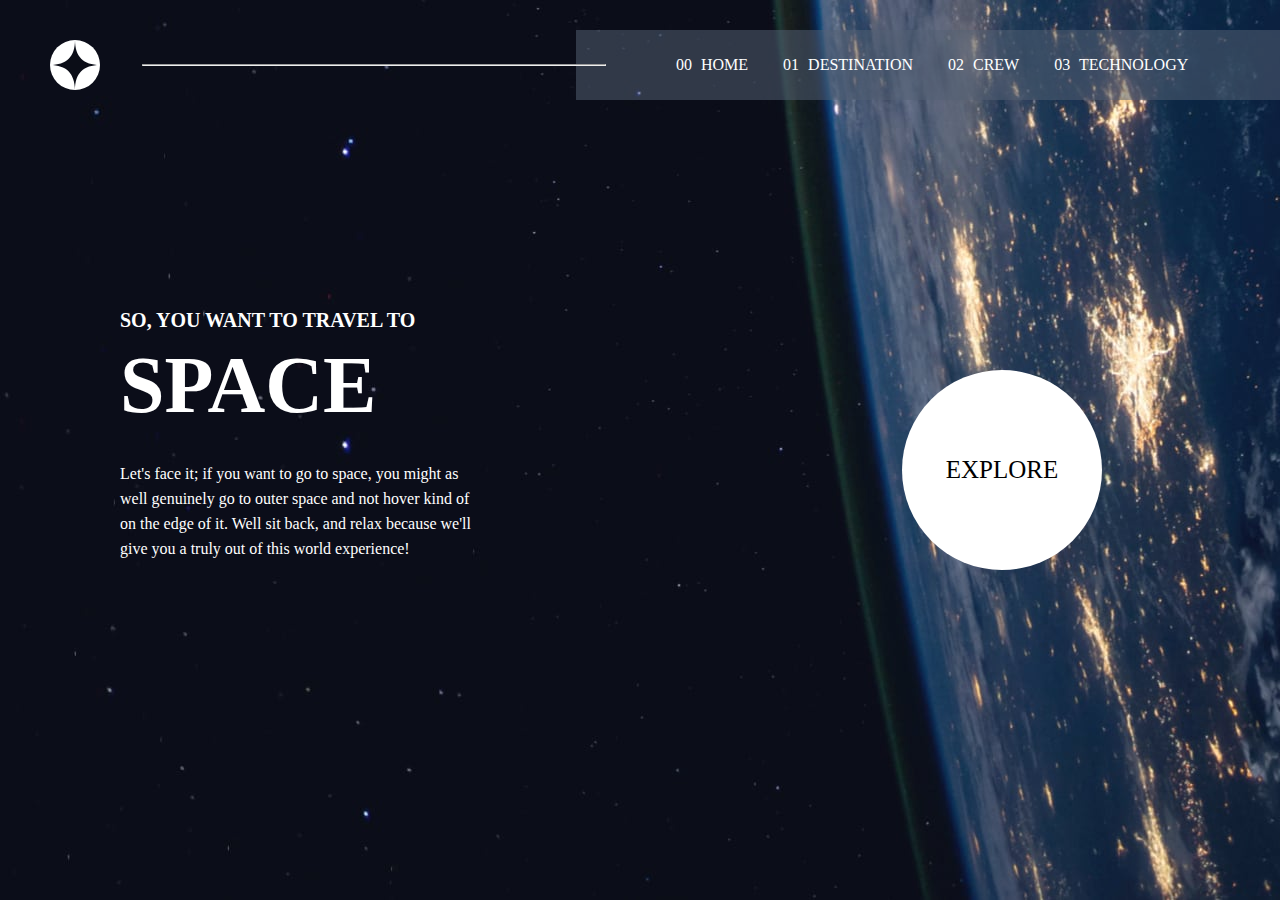
==== index.html @ f32465d6 "SPace TOurism" ====
<html lang="en">
<head>
    <meta charset="UTF-8">
    <meta http-equiv="X-UA-Compatible" content="IE=edge">
    <meta name="viewport" content="width=device-width, initial-scale=1.0">
    <link rel="stylesheet" href="styles.css">
    <title>Space Tourism</title>
</head>
<body>

    <div class="home-container">
        <div class="nav-container">
            <div class="logo-container">
                <img src="images/logo.svg" alt="" class="logo">
                <hr class="menu-line"/>
            </div>
            <div class="mobile-menu">
                <span><img src="images/icon-hamburger.svg" alt=""></span>
            </div>
            <div class="tablet-menu-container">
                <ul>
                    <li><a href="index.html">HOME</a></li>
                    <li><a href="destination.html">DESTINATION</a></li>
                    <li><a href="crew.html">CREW</a></li>
                    <li><a href="technology.html">TECHNOLOGY</a></li>
                </ul>
            </div>
            <div class="menu-container">
                <ul>
                    <li><a href="index.html">00 HOME</a></li>
                    <li><a href="destination.html">01 DESTINATION</a></li>
                    <li><a href="crew.html">02 CREW</a></li>
                    <li><a href="technology.html">03 TECHNOLOGY</a></li>
                </ul>
            </div>
        </div>


        <div class="home-content-container">
            <div class="text-content">
                <h4>SO, YOU WANT TO TRAVEL TO</h4>
                <h1>SPACE</h1>

                <p>Let's face it; if you want to go to space, 
                    you might as well genuinely go to outer space and not hover kind of on the edge of it. 
                    Well sit back, and relax because we'll give you a truly out of this world experience!</p>
            </div>
            <div class="explore-content">
                <h1>EXPLORE</h1>
            </div>
        </div>
    </div>
    
</body>
</html>
---- styles.css ----
*{
    margin: 0;
    box-sizing: border-box;
}

body{
    margin: 0;
}

.home-container{
    height: 100vh;
    background-image: url(images/background-home-desktop.jpg);
    background-size: cover;
    background-repeat: no-repeat;
    padding-top: 30px;
    padding-bottom: 50px;
}

.nav-container{
    display: flex;
    flex-direction: row;
    justify-content: space-between;
    height: 70px;
}
.logo{
    margin-right: auto;
    width: 50px;
}
.logo-container{
    padding: 10px;
    padding-left: 50px !important;
    width: 45%;
    display: flex;
    flex-direction: row;
    align-items: center;
    
}
.menu-line{
    width: 90%;
    height: 1%;
    margin-right: -40px;
    z-index: 12;
    background-color: white;
}
.menu-container{
    background-color: #54617586;
    height: 70px;
    padding: 10px;
    width: 55%;
    display: flex;
    padding-left: 50px;
}
.menu-container ul{
    margin: o;
    display: flex;
    flex-direction: row;
    color: white;
    align-items: center;
    list-style: none;
}
.menu-container ul li{
    padding-right: 35px;
    display: flex;
    align-items: center;
    height: 70px;
    padding: 10px;
    margin-right: 15px;
    word-spacing: 5px;
}

.menu-container a{
    text-decoration: none;
    color: inherit;
}

.menu-container ul li:active{
    border-bottom: 1px solid white;
}
.home-content-container{
    margin-top: 80px;
    margin-bottom: 80px;
    height: 460px;
    display: flex;
}

.text-content{

    margin: 0;
    width: 65%;
    padding-left: 120px;
    padding-top: 40px;
    display: flex;
    flex-direction: column;
    justify-content: center;
    color: white;
}
.text-content h4{
    font-size: 20px;
    line-height: 40px;
}
.text-content p{
    width: 50%;
    line-height: 25px;
}

.text-content h1{
    font-size: 80px;
    font-family: ;
    padding-top: 0px;
    padding-bottom: 30px;
}
.explore-content{
    margin: 0;
    padding: 70px;
    width: 35%;
    padding-top: 190px;
}
.explore-content h1{
    background: white;
    width: 200px;
    height: 200px;
    border-radius: 50%;
    display: flex;
    align-items: center;
    text-align: center;
    justify-content: center;  
    font-size: 25px;
    font-weight: 500;  
}
.destination-content{
    display: flex;
}
.destination-content-div{
    color: white;
    width: 40%;
}
.destination-image{
    width: 60%;
    display: flex;
    flex-direction: column;
    align-items: center;
    justify-content: center
}
.destination-image h2{
    margin-top: 30px;
    margin-bottom: 30px;
}
.destination-image img{
    width: 40%;
}
.destination-bottom-destination{
    display: flex;
    margin-top: 15px;
    justify-content: space-between;
}
.tab{
    background-color: transparent;
    padding: 10px;
    overflow: hidden;
}
.tablinks{
    color: rgb(177, 177, 177);
    text-transform: uppercase;
    background-color: inherit;
    border: none;
    float: left;
    outline: none;
    cursor: pointer;
    padding: 14px 16px;
    transition: 0.3s;
}

.tablinks:hover{
    background-color: red;
    color: white;
}
.tablinks:active{
    border-bottom: 2px solid white;
}

.tabcontent{
    padding: 20px;
    background-color: green;
}
.tabcontent h1{
    margin-bottom: 20px;
    margin-top: 10px;
    font-size: 50px;
}
.tabcontent p{
    width: 70%;
}
.tabcontent hr{
    margin-top: 30px;
}
.mobile-menu{
    display: none;
}
.tablet-menu-container{
    display: none;
}

@media (max-width: 375px){
    .menu-container{
        display: none;
    }
    .menu-line{
        display: none;
    }
    .home-container{
        height: 600px;
        background-image: url(images/background-home-mobile.jpg);
        padding-top: 0;
        padding-left: 0;
    }
    .home-content-container{
        display: flex;
        flex-direction: column;
        height: 520;
        justify-content: center;
        align-items: center;
        text-align: center;
    }
    *{
        margin: 0 !important;
    }
    
    .text-content{
        padding: 20;
        padding-top: 50px;
        width: auto;
    }
    .text-content h4{
        font-size: 15px;
        line-height: 20px;
    }
    .text-content p{
        width: 100%;
        line-height: 20px;
    }
    
    .text-content h1{
        font-size: 50px;
        font-family: ;
        padding-top: 15px;
        padding-bottom:15px;
    }
    .explore-content{
        display: flex;
        margin: 0;
        padding: 0px;
        width: 100%;
        padding-top: px;
        height: 278px;
        align-items: center;
        justify-content: center;
    }
    .explore-content h1{
        background: white;
        width: 200px;
        height: 200px;
        border-radius: 50%;
        display: flex;
        align-items: center;
        text-align: center;
        justify-content: center;  
        font-size: 25px;
        font-weight: 500;  
    }
    .logo{
        margin-right: auto;
        margin-top: 10px !important;
        margin-left: -20px !important;
        width: 45px;
    }
    .logo-container{
        width: 60%;
        display: flex;
        flex-direction: row;
        align-items: center;
        
    }
    .mobile-menu{
        display: block;
        display: flex;
        align-items: center;
        justify-content: right;
        padding-right: 20px;
        width: 40%;
        cursor: pointer;
    }
}


@media (min-width: 376px) and (max-width: 767px){
    .menu-container{
        display: none;
    }
    .menu-line{
        display: none;
    }
    .home-container{
        height: 600px;
        background-image: url(images/background-home-mobile.jpg);
        padding-top: 0;
        padding-left: 0;
    }
    .home-content-container{
        display: flex;
        flex-direction: column;
        height: 520;
        justify-content: center;
        align-items: center;
        text-align: center;
    }
    *{
        margin: 0 !important;
    }
    
    .text-content{
        padding: 20;
        padding-top: 50px;
        width: auto;
    }
    .text-content h4{
        font-size: 15px;
        line-height: 20px;
    }
    .text-content p{
        width: 100%;
        line-height: 20px;
    }
    
    .text-content h1{
        font-size: 50px;
        font-family: ;
        padding-top: 15px;
        padding-bottom:15px;
    }
    .explore-content{
        display: flex;
        margin: 0;
        padding: 0px;
        width: 100%;
        padding-top: px;
        height: 278px;
        align-items: center;
        justify-content: center;
    }
    .explore-content h1{
        background: white;
        width: 200px;
        height: 200px;
        border-radius: 50%;
        display: flex;
        align-items: center;
        text-align: center;
        justify-content: center;  
        font-size: 25px;
        font-weight: 500;  
    }
    .logo{
        margin-right: auto;
        margin-top: 10px !important;
        margin-left: -20px !important;
        width: 45px;
    }
    .logo-container{
        width: 60%;
        display: flex;
        flex-direction: row;
        align-items: center;
        
    }
    .mobile-menu{
        display: block;
        display: flex;
        align-items: center;
        justify-content: right;
        padding-right: 20px;
        width: 40%;
        cursor: pointer;
    }
}

@media (min-width: 768px) and (max-width: 1024px){
    .menu-container{
        display: none;
    }
    .tablet-menu-container{
        background-color: #54617586;
        height: 70px;
        padding: 30px !important;
        width: 65%;
        display: flex;
        padding-left: 0px !important;
    }
    .tablet-menu-container ul{
        margin: o;
        display: flex;
        flex-direction: row;
        color: white;
        align-items: center;
        list-style: none;
    }
    .tablet-menu-container ul li{
        padding-right: 30px;
        display: flex;
        align-items: center;
        height: 70px;
        padding: 10px;
        margin-right: 15px;
        word-spacing: 5px;
    }
    .tablet-menu-container a{
        text-decoration: none;
        color: inherit;
    }
    .menu-line{
        display: none;
    }
    .home-container{
        height: 800px;
        background-image: url(images/background-home-tablet.jpg);
        background-position-y: center;
        padding-top: 0;
        padding-left: 0;
    }
    .home-content-container{
        display: flex;
        padding-top: 60px;
        flex-direction: column;
        height: 720;
        justify-content: center;
        align-items: center;
        text-align: center;
    }
    *{
        margin: 0 !important;
    }
    
    .text-content{
        padding: 20;
        padding-top: px;
        width: auto;
    }
    .text-content h4{
        font-size: 16px;
        line-height: 10px;
    }
    .text-content p{
        display: flex;
        align-items: center;
        justify-items: center;
        text-align: center;
        width: 100%;
        padding-left: 150px;
        padding-right: 150px;
        line-height: 30px;
    }
    
    .text-content h1{
        font-size: 100px;
        font-family: philosopher;
        padding-top: 10px;
        padding-bottom:15px;
    }
    .explore-content{
        display: flex;
        margin: 0;
        padding: 0px;
        width: 100%;
        padding-top: 100px;
        height: 400px;
        align-items: center;
        justify-content: center;
    }
    .explore-content h1{
        background: white;
        width: 250px;
        height: 250px;
        border-radius: 50%;
        display: flex;
        align-items: center;
        text-align: center;
        justify-content: center;  
        font-size: 25px;
        font-weight: 500;  
    }
    .logo{
        margin-right: auto;
        margin-top: 10px !important;
        margin-left: -20px !important;
        width: 45px;
    }
    .logo-container{
        width: 35%;
        display: flex;
        flex-direction: row;
        align-items: center;
        
    }
    .mobile-menu{
        display: none;
      
    }
}
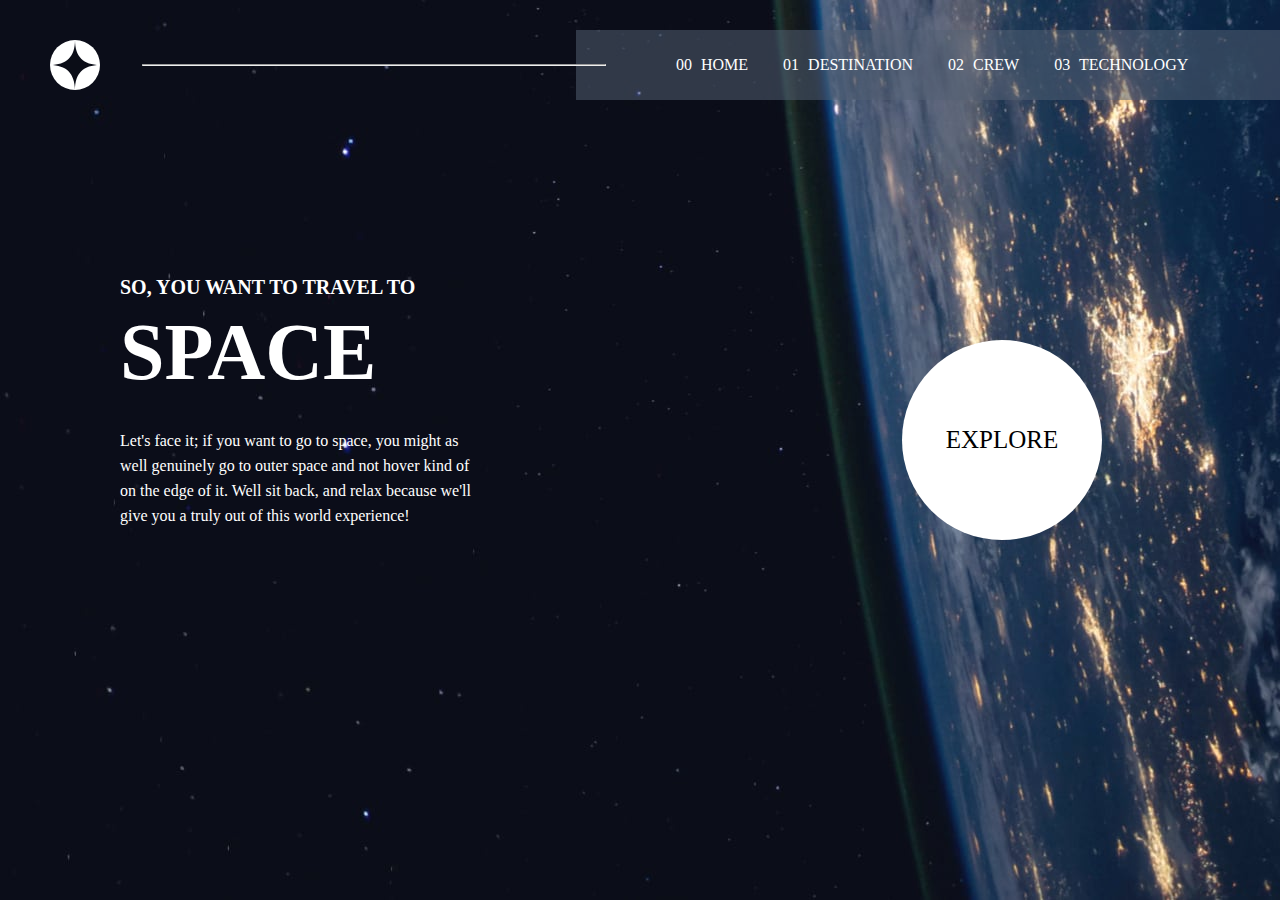
==== commit 0052c860: "saved" ====
--- a/index.html
+++ b/index.html
@@ -1,4 +1,6 @@
+<!DOCTYPE html>
 <html lang="en">
+
 <head>
     <meta charset="UTF-8">
     <meta http-equiv="X-UA-Compatible" content="IE=edge">
@@ -6,13 +8,14 @@
     <link rel="stylesheet" href="styles.css">
     <title>Space Tourism</title>
 </head>
+
 <body>
 
     <div class="home-container">
         <div class="nav-container">
             <div class="logo-container">
                 <img src="images/logo.svg" alt="" class="logo">
-                <hr class="menu-line"/>
+                <hr class="menu-line" />
             </div>
             <div class="mobile-menu">
                 <span><img src="images/icon-hamburger.svg" alt=""></span>
@@ -41,8 +44,8 @@
                 <h4>SO, YOU WANT TO TRAVEL TO</h4>
                 <h1>SPACE</h1>
 
-                <p>Let's face it; if you want to go to space, 
-                    you might as well genuinely go to outer space and not hover kind of on the edge of it. 
+                <p>Let's face it; if you want to go to space,
+                    you might as well genuinely go to outer space and not hover kind of on the edge of it.
                     Well sit back, and relax because we'll give you a truly out of this world experience!</p>
             </div>
             <div class="explore-content">
@@ -50,6 +53,7 @@
             </div>
         </div>
     </div>
-    
+
 </body>
+
 </html>--- a/styles.css
+++ b/styles.css
@@ -15,7 +15,6 @@
     padding-top: 30px;
     padding-bottom: 50px;
 }
-
 .nav-container{
     display: flex;
     flex-direction: row;
@@ -79,7 +78,7 @@
 .home-content-container{
     margin-top: 80px;
     margin-bottom: 80px;
-    height: 460px;
+    height: 395px;
     display: flex;
 }
 
@@ -105,7 +104,6 @@
 
 .text-content h1{
     font-size: 80px;
-    font-family: ;
     padding-top: 0px;
     padding-bottom: 30px;
 }
@@ -113,7 +111,7 @@
     margin: 0;
     padding: 70px;
     width: 35%;
-    padding-top: 190px;
+    padding-top: 160px;
 }
 .explore-content h1{
     background: white;
@@ -241,7 +239,6 @@
     
     .text-content h1{
         font-size: 50px;
-        font-family: ;
         padding-top: 15px;
         padding-bottom:15px;
     }
@@ -333,7 +330,6 @@
     
     .text-content h1{
         font-size: 50px;
-        font-family: ;
         padding-top: 15px;
         padding-bottom:15px;
     }
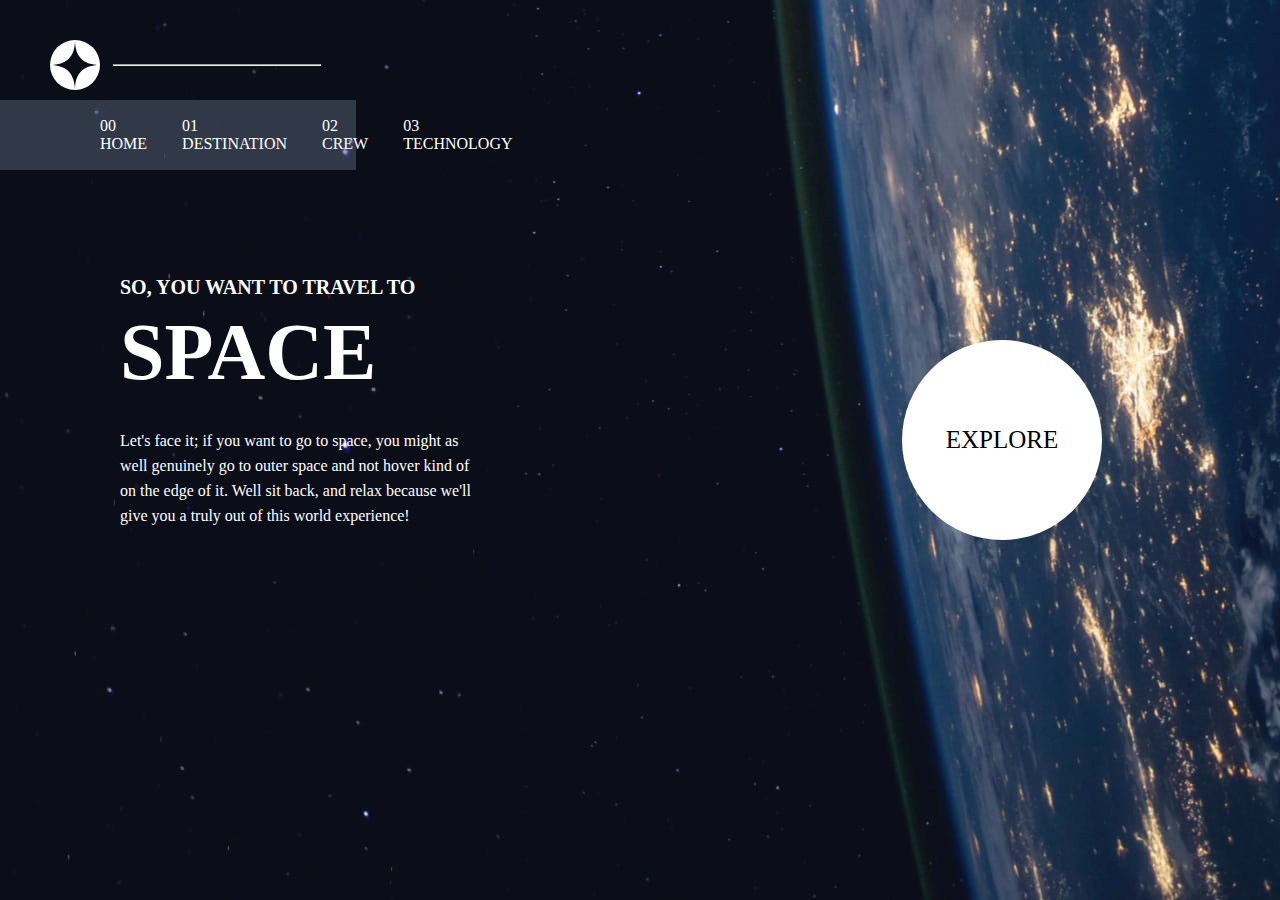
==== commit fe21bf46: "final" ====
--- a/index.html
+++ b/index.html
@@ -12,34 +12,36 @@
 <body>
 
     <div class="home-container">
-        <div class="nav-container">
-            <div class="logo-container">
-                <img src="images/logo.svg" alt="" class="logo">
-                <hr class="menu-line" />
-            </div>
-            <div class="mobile-menu">
-                <span><img src="images/icon-hamburger.svg" alt=""></span>
-            </div>
-            <div class="tablet-menu-container">
-                <ul>
-                    <li><a href="index.html">HOME</a></li>
-                    <li><a href="destination.html">DESTINATION</a></li>
-                    <li><a href="crew.html">CREW</a></li>
-                    <li><a href="technology.html">TECHNOLOGY</a></li>
-                </ul>
-            </div>
-            <div class="menu-container">
-                <ul>
-                    <li><a href="index.html">00 HOME</a></li>
-                    <li><a href="destination.html">01 DESTINATION</a></li>
-                    <li><a href="crew.html">02 CREW</a></li>
-                    <li><a href="technology.html">03 TECHNOLOGY</a></li>
-                </ul>
-            </div>
-        </div>
+        <header class="nav-container">
+            <section>
+                <div class="logo-container">
+                    <img src="images/logo.svg" alt="" class="logo">
+                    <hr class="menu-line" />
+                </div>
+                <div class="mobile-menu">
+                    <span><img src="images/icon-hamburger.svg" alt=""></span>
+                </div>
+                <div class="tablet-menu-container">
+                    <ul>
+                        <li><a href="index.html">HOME</a></li>
+                        <li><a href="destination.html">DESTINATION</a></li>
+                        <li><a href="crew.html">CREW</a></li>
+                        <li><a href="technology.html">TECHNOLOGY</a></li>
+                    </ul>
+                </div>
+                <div class="menu-container">
+                    <ul>
+                        <li><a href="index.html">00 HOME</a></li>
+                        <li><a href="destination.html">01 DESTINATION</a></li>
+                        <li><a href="crew.html">02 CREW</a></li>
+                        <li><a href="technology.html">03 TECHNOLOGY</a></li>
+                    </ul>
+                </div>
+            </section>
+        </header>
 
 
-        <div class="home-content-container">
+        <main class="home-content-container">
             <div class="text-content">
                 <h4>SO, YOU WANT TO TRAVEL TO</h4>
                 <h1>SPACE</h1>
@@ -51,7 +53,7 @@
             <div class="explore-content">
                 <h1>EXPLORE</h1>
             </div>
-        </div>
+        </main>
     </div>
 
 </body>
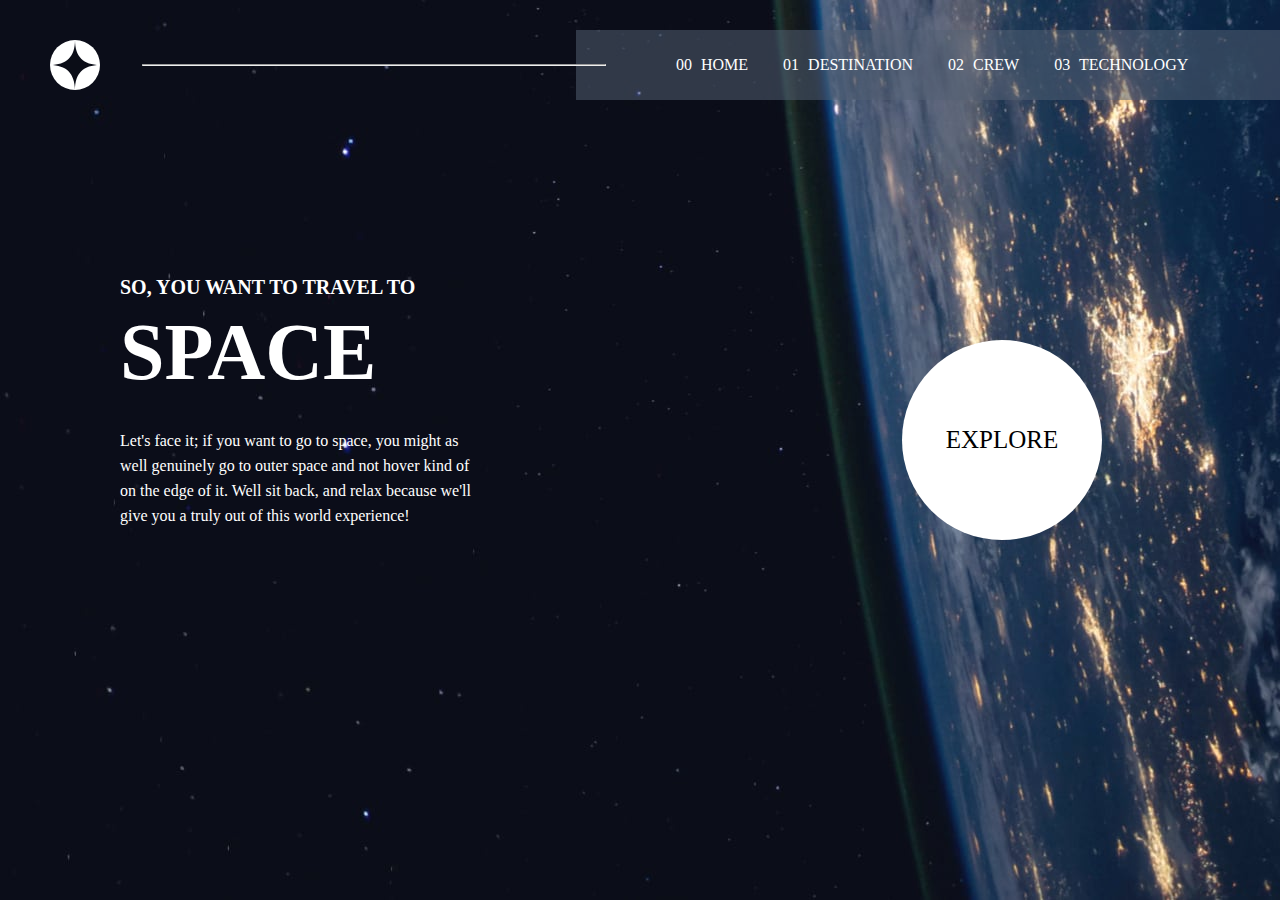
==== commit 439ae706: "nav" ====
--- a/index.html
+++ b/index.html
@@ -13,7 +13,6 @@
 
     <div class="home-container">
         <header class="nav-container">
-            <section>
                 <div class="logo-container">
                     <img src="images/logo.svg" alt="" class="logo">
                     <hr class="menu-line" />
@@ -21,23 +20,22 @@
                 <div class="mobile-menu">
                     <span><img src="images/icon-hamburger.svg" alt=""></span>
                 </div>
-                <div class="tablet-menu-container">
+                <nav class="tablet-menu-container">
                     <ul>
                         <li><a href="index.html">HOME</a></li>
                         <li><a href="destination.html">DESTINATION</a></li>
                         <li><a href="crew.html">CREW</a></li>
                         <li><a href="technology.html">TECHNOLOGY</a></li>
                     </ul>
-                </div>
-                <div class="menu-container">
+                </nav>
+                <nav class="menu-container">
                     <ul>
                         <li><a href="index.html">00 HOME</a></li>
                         <li><a href="destination.html">01 DESTINATION</a></li>
                         <li><a href="crew.html">02 CREW</a></li>
                         <li><a href="technology.html">03 TECHNOLOGY</a></li>
                     </ul>
-                </div>
-            </section>
+                </nav>
         </header>
 
 
